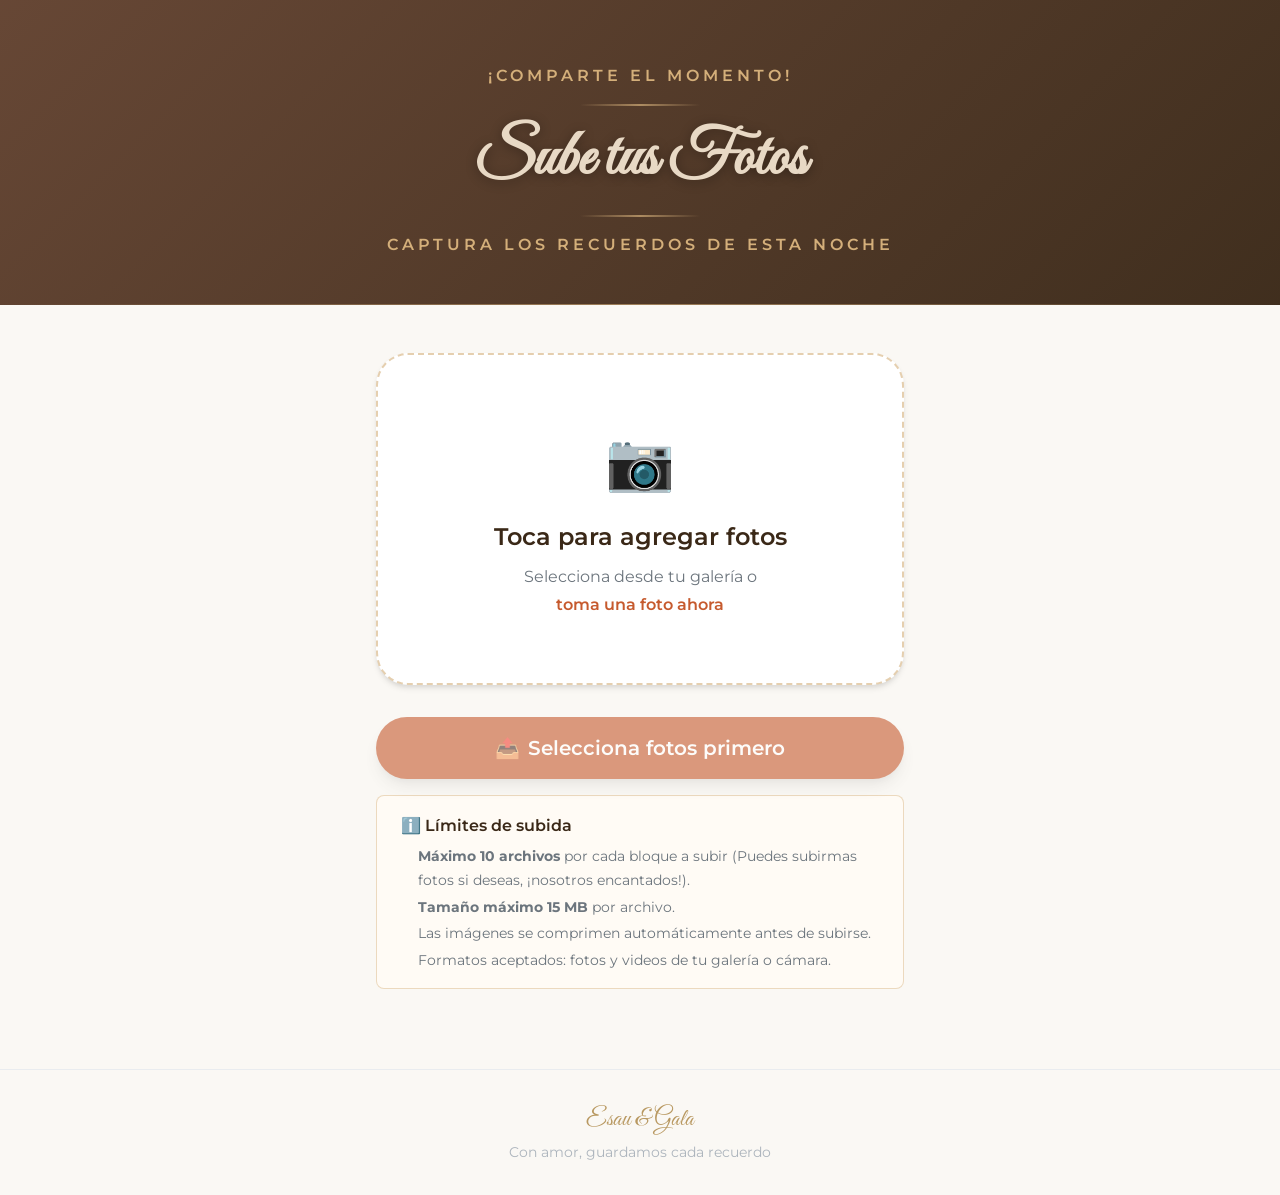
==== upload.html @ 8f3945f3 "Add files via upload" ====
<!DOCTYPE html>
<html lang="es">
<head>
    <meta charset="UTF-8">
    <meta name="viewport" content="width=device-width, initial-scale=1.0">
    <meta name="theme-color" content="#c65a2e">
    <meta name="description" content="Comparte tus fotos de la boda con los novios">
    <title>Comparte tus Fotos 📸</title>

    <!-- Google Fonts — mismo que el sitio principal -->
    <link rel="preconnect" href="https://fonts.googleapis.com">
    <link rel="preconnect" href="https://fonts.gstatic.com" crossorigin>
    <link href="https://fonts.googleapis.com/css2?family=Great+Vibes&family=Montserrat:wght@300;400;600;700&display=swap" rel="stylesheet">

    <!-- CSS principal del sitio (design system compartido) -->
    <link rel="stylesheet" href="Styles.css">

    <style>
        /* ── Estilos específicos de la página de subida ── */

        .upload-page {
            min-height: 100vh;
            display: flex;
            flex-direction: column;
            background-color: #faf8f4;
        }

        /* Hero compacto */
        .upload-hero {
            background: linear-gradient(
                135deg,
                rgba(90, 56, 37, 0.92) 0%,
                rgba(58, 40, 23, 0.97) 100%
            );
            padding: var(--spacing-3xl) var(--spacing-md) var(--spacing-2xl);
            text-align: center;
            position: relative;
            overflow: hidden;
        }

        .upload-hero::before {
            content: '';
            position: absolute;
            bottom: 0;
            left: 0;
            right: 0;
            height: 1px;
            background: linear-gradient(90deg, transparent, rgba(212,175,122,0.6), transparent);
        }

        .upload-hero__title {
            font-family: var(--font-family-display);
            font-size: var(--font-size-3xl);
            color: var(--color-accent-light);
            margin-bottom: var(--spacing-sm);
            text-shadow: 0 2px 12px rgba(0,0,0,0.3);
        }

        .upload-hero__subtitle {
            font-size: var(--font-size-sm);
            color: var(--color-accent);
            letter-spacing: 4px;
            text-transform: uppercase;
            font-weight: var(--font-weight-semibold);
        }

        .upload-hero__divider {
            width: 120px;
            height: 2px;
            background: linear-gradient(90deg, transparent, rgba(212,175,122,0.7), transparent);
            margin: var(--spacing-md) auto;
        }

        /* Sección principal de subida */
        .upload-section {
            flex: 1;
            padding: var(--spacing-2xl) var(--spacing-md);
            max-width: 560px;
            margin: 0 auto;
            width: 100%;
        }

        /* Zona de drop / selección */
        .upload-zone {
            border: 2px dashed rgba(212, 175, 122, 0.6);
            border-radius: var(--radius-2xl);
            background: #ffffff;
            padding: var(--spacing-3xl) var(--spacing-xl);
            text-align: center;
            cursor: pointer;
            transition: all var(--transition-base);
            box-shadow: var(--shadow-md);
            margin-bottom: var(--spacing-xl);
        }

        .upload-zone:hover,
        .upload-zone--active {
            border-color: var(--color-primary);
            background: rgba(198, 90, 46, 0.04);
            box-shadow: var(--shadow-xl);
            transform: translateY(-2px);
        }

        .upload-zone__icon {
            font-size: 3.5rem;
            display: block;
            margin-bottom: var(--spacing-md);
        }

        .upload-zone__title {
            font-size: var(--font-size-lg);
            font-weight: var(--font-weight-semibold);
            color: var(--color-secondary-dark);
            margin-bottom: var(--spacing-sm);
        }

        .upload-zone__hint {
            font-size: var(--font-size-sm);
            color: var(--color-gray-600);
            line-height: var(--line-height-relaxed);
        }

        .upload-zone__hint span {
            color: var(--color-primary);
            font-weight: var(--font-weight-semibold);
        }

        /* Input file oculto */
        #fileInput {
            display: none;
        }

        /* Preview grid */
        .preview-grid {
            display: grid;
            grid-template-columns: repeat(3, 1fr);
            gap: var(--spacing-sm);
            margin-bottom: var(--spacing-xl);
        }

        .preview-grid:empty {
            display: none;
        }

        .preview-item {
            position: relative;
            aspect-ratio: 1;
            border-radius: var(--radius-md);
            overflow: hidden;
            box-shadow: var(--shadow-sm);
            border: 2px solid rgba(212,175,122,0.3);
        }

        .preview-item img {
            width: 100%;
            height: 100%;
            object-fit: cover;
            display: block;
        }

        .preview-item__remove {
            position: absolute;
            top: 4px;
            right: 4px;
            width: 22px;
            height: 22px;
            border-radius: var(--radius-full);
            background: rgba(220, 53, 69, 0.9);
            color: white;
            font-size: 14px;
            line-height: 1;
            display: flex;
            align-items: center;
            justify-content: center;
            cursor: pointer;
            border: none;
            font-weight: bold;
            transition: all var(--transition-fast);
        }

        .preview-item__remove:hover {
            background: #dc3545;
            transform: scale(1.1);
        }

        .preview-item--uploading::after {
            content: '';
            position: absolute;
            inset: 0;
            background: rgba(255,255,255,0.6);
        }

        .preview-item--done::after {
            content: '✓';
            position: absolute;
            inset: 0;
            background: rgba(40, 167, 69, 0.7);
            color: white;
            font-size: 1.8rem;
            font-weight: bold;
            display: flex;
            align-items: center;
            justify-content: center;
        }

        .preview-item--error::after {
            content: '✕';
            position: absolute;
            inset: 0;
            background: rgba(220, 53, 69, 0.7);
            color: white;
            font-size: 1.8rem;
            font-weight: bold;
            display: flex;
            align-items: center;
            justify-content: center;
        }

        /* Contador de fotos seleccionadas */
        .upload-count {
            text-align: center;
            font-size: var(--font-size-sm);
            color: var(--color-secondary);
            margin-bottom: var(--spacing-md);
            font-weight: var(--font-weight-semibold);
        }

        .upload-count:empty { display: none; }

        /* Barra de progreso */
        .progress-container {
            display: none;
            margin-bottom: var(--spacing-xl);
        }

        .progress-container--visible {
            display: block;
        }

        .progress-label {
            display: flex;
            justify-content: space-between;
            font-size: var(--font-size-xs);
            color: var(--color-secondary);
            margin-bottom: var(--spacing-xs);
            font-weight: var(--font-weight-semibold);
        }

        .progress-bar-track {
            height: 8px;
            background: var(--color-gray-200);
            border-radius: var(--radius-full);
            overflow: hidden;
        }

        .progress-bar-fill {
            height: 100%;
            background: linear-gradient(90deg, var(--color-primary), var(--color-accent));
            border-radius: var(--radius-full);
            transition: width 0.4s ease;
            width: 0%;
        }

        /* Botón de subida — igual que .event-venue__link */
        .upload-btn {
            display: flex;
            align-items: center;
            justify-content: center;
            gap: var(--spacing-sm);
            width: 100%;
            padding: var(--spacing-md) var(--spacing-xl);
            background: var(--color-primary);
            color: var(--color-white);
            border-radius: var(--radius-full);
            font-weight: var(--font-weight-semibold);
            font-size: var(--font-size-md);
            border: none;
            cursor: pointer;
            transition: all var(--transition-base);
            box-shadow: var(--shadow-lg);
            font-family: var(--font-family-primary);
            margin-bottom: var(--spacing-md);
        }

        .upload-btn:hover:not(:disabled) {
            transform: translateY(-2px);
            box-shadow: var(--shadow-xl);
            background: var(--color-primary-dark);
        }

        .upload-btn:active:not(:disabled) {
            transform: translateY(0);
        }

        .upload-btn:disabled {
            opacity: 0.6;
            cursor: not-allowed;
        }

        .upload-btn--loading {
            background: var(--color-secondary);
        }

        /* Estado de éxito */
        .success-state {
            display: none;
            text-align: center;
            padding: var(--spacing-3xl) var(--spacing-xl);
            background: #ffffff;
            border-radius: var(--radius-2xl);
            border: 1px solid #e8d9c5;
            box-shadow: var(--shadow-xl);
        }

        .success-state--visible {
            display: block;
        }

        .success-state__heart {
            font-size: 4rem;
            display: block;
            margin-bottom: var(--spacing-lg);
            animation: heartbeat 1.5s ease-in-out infinite;
            filter: drop-shadow(0 4px 8px rgba(198, 90, 46, 0.3));
        }

        .success-state__title {
            font-family: var(--font-family-display);
            font-size: var(--font-size-2xl);
            color: var(--color-secondary-dark);
            margin-bottom: var(--spacing-md);
        }

        .success-state__text {
            font-size: var(--font-size-md);
            color: var(--color-secondary);
            line-height: var(--line-height-relaxed);
            margin-bottom: var(--spacing-xl);
        }

        .upload-again-btn {
            display: inline-flex;
            align-items: center;
            gap: var(--spacing-sm);
            padding: var(--spacing-sm) var(--spacing-xl);
            background: transparent;
            color: var(--color-primary);
            border: 2px solid var(--color-primary);
            border-radius: var(--radius-full);
            font-weight: var(--font-weight-semibold);
            font-size: var(--font-size-sm);
            cursor: pointer;
            transition: all var(--transition-base);
            font-family: var(--font-family-primary);
        }

        .upload-again-btn:hover {
            background: var(--color-primary);
            color: white;
        }

        /* Mensaje de error general */
        .error-msg {
            display: none;
            background: rgba(220, 53, 69, 0.1);
            border: 1px solid rgba(220, 53, 69, 0.3);
            border-radius: var(--radius-md);
            padding: var(--spacing-md);
            font-size: var(--font-size-sm);
            color: #dc3545;
            text-align: center;
            margin-bottom: var(--spacing-md);
        }

        .error-msg--visible { display: block; }

        /* Disclosure de límites */
        .upload-disclosure {
            background: #fffbf5;
            border: 1px solid rgba(212, 175, 122, 0.45);
            border-radius: var(--radius-md);
            padding: var(--spacing-md) var(--spacing-lg);
            margin-bottom: var(--spacing-xl);
            font-size: var(--font-size-xs);
            color: var(--color-gray-600);
            line-height: var(--line-height-relaxed);
        }

        .upload-disclosure__title {
            font-weight: var(--font-weight-semibold);
            color: var(--color-secondary-dark);
            display: flex;
            align-items: center;
            gap: var(--spacing-xs);
            margin-bottom: var(--spacing-xs);
            font-size: var(--font-size-sm);
        }

        .upload-disclosure ul {
            margin: 0;
            padding-left: 1.2em;
        }

        .upload-disclosure li {
            margin-bottom: 2px;
        }

        .upload-disclosure li:last-child {
            margin-bottom: 0;
        }

        /* Footer de la página */
        .upload-footer {
            text-align: center;
            padding: var(--spacing-xl) var(--spacing-md);
            font-size: var(--font-size-xs);
            color: var(--color-gray-500);
            border-top: 1px solid var(--color-gray-200);
        }

        .upload-footer__names {
            font-family: var(--font-family-display);
            font-size: var(--font-size-lg);
            color: var(--color-accent-dark);
            display: block;
            margin-bottom: var(--spacing-xs);
        }
    </style>
</head>
<body>
    <div class="upload-page">

        <!-- Hero compacto con nombres de los novios -->
        <header class="upload-hero">
            <p class="upload-hero__subtitle">¡Comparte el momento!</p>
            <div class="upload-hero__divider"></div>
            <h1 class="upload-hero__title">Sube tus Fotos</h1>
            <div class="upload-hero__divider"></div>
            <p class="upload-hero__subtitle">Captura los recuerdos de esta noche</p>
        </header>

        <!-- Sección de subida -->
        <main class="upload-section">

            <!-- Zona de selección de fotos -->
            <div class="upload-zone" id="uploadZone" role="button" tabindex="0" aria-label="Toca para seleccionar fotos">
                <span class="upload-zone__icon" aria-hidden="true">📷</span>
                <p class="upload-zone__title">Toca para agregar fotos</p>
                <p class="upload-zone__hint">
                    Selecciona desde tu galería o<br>
                    <span>toma una foto ahora</span>
                </p>
            </div>

            <!-- Input file oculto -->
            <input
                type="file"
                id="fileInput"
                accept="image/*"
                multiple
                aria-hidden="true"
            >

            <!-- Contador -->
            <p class="upload-count" id="uploadCount" aria-live="polite"></p>

            <!-- Preview grid -->
            <div class="preview-grid" id="previewGrid" aria-label="Vista previa de fotos seleccionadas"></div>

            <!-- Mensaje de error -->
            <div class="error-msg" id="errorMsg" role="alert"></div>

            <!-- Barra de progreso -->
            <div class="progress-container" id="progressContainer">
                <div class="progress-label">
                    <span id="progressText">Subiendo fotos...</span>
                    <span id="progressPercent">0%</span>
                </div>
                <div class="progress-bar-track">
                    <div class="progress-bar-fill" id="progressBarFill"></div>
                </div>
            </div>

            <!-- Botón de subir -->
            <button class="upload-btn" id="uploadBtn" disabled aria-label="Compartir fotos seleccionadas">
                <span>📤</span>
                <span id="uploadBtnText">Selecciona fotos primero</span>
            </button>

            <!-- Disclosure de límites -->
            <div class="upload-disclosure" role="note" aria-label="Información sobre los límites de subida">
                <p class="upload-disclosure__title">ℹ️ Límites de subida</p>
                <ul>
                    <li><strong>Máximo 10 archivos</strong> por cada bloque a subir (Puedes subirmas fotos si deseas, ¡nosotros encantados!).</li>
                    <li><strong>Tamaño máximo 15 MB</strong> por archivo.</li>
                    <li>Las imágenes se comprimen automáticamente antes de subirse.</li>
                    <li>Formatos aceptados: fotos y videos de tu galería o cámara.</li>
                </ul>
            </div>

            <!-- Estado de éxito (se muestra al terminar) -->
            <div class="success-state" id="successState" aria-live="assertive">
                <span class="success-state__heart" aria-hidden="true">❤️</span>
                <h2 class="success-state__title">¡Gracias!</h2>
                <p class="success-state__text" id="successText">
                    Tus fotos han sido guardadas.<br>
                    ¡Gracias por compartir este momento especial!
                </p>
                <button class="upload-again-btn" id="uploadAgainBtn" aria-label="Subir más fotos">
                    <span>➕</span> Subir más fotos
                </button>
            </div>

        </main>

        <!-- Footer -->
        <footer class="upload-footer">
            <span class="upload-footer__names">Esau &amp; Gala</span>
            Con amor, guardamos cada recuerdo
        </footer>

    </div>

    <script src="upload.js"></script>
</body>
</html>
---- Styles.css ----
/* ============================================================================
   WEDDING WEBSITE - PROFESSIONAL CSS ARCHITECTURE
   ============================================================================
   
   Author: Senior Developer
   Version: 2.0.0
   Architecture: BEM (Block Element Modifier)
   Approach: Mobile-First Responsive Design
   Performance: Optimized with will-change and GPU acceleration
   Accessibility: WCAG 2.1 AA Compliant
   
   Table of Contents:
   1. CSS Custom Properties (Design System)
   2. CSS Reset & Base Styles
   3. Utility Classes
   4. Layout Components
   5. UI Components
   6. Animations & Transitions
   7. Media Queries (Mobile-First)
   8. Print Styles
   
============================================================================ */

/* ============================================================================
   1. CSS CUSTOM PROPERTIES - DESIGN SYSTEM
   ============================================================================ */

:root {
    /* Color Palette - Rustic Wedding Theme */
    --color-primary: #c65a2e;
    --color-primary-light: #d4704a;
    --color-primary-dark: #a84a1e;
    --color-secondary: #5a3825;
    --color-secondary-light: #7a5035;
    --color-secondary-dark: #3a2817;
    --color-accent: #d4af7a;
    --color-accent-light: #e8d9c5;
    --color-accent-dark: #b89860;
    
    /* Neutral Colors */
    --color-white: #ffffff;
    --color-black: #000000;
    --color-gray-100: #f8f9fa;
    --color-gray-200: #e9ecef;
    --color-gray-300: #dee2e6;
    --color-gray-400: #ced4da;
    --color-gray-500: #adb5bd;
    --color-gray-600: #6c757d;
    --color-gray-700: #495057;
    --color-gray-800: #343a40;
    --color-gray-900: #212529;
    
    /* Semantic Colors */
    --color-success: #28a745;
    --color-error: #dc3545;
    --color-warning: #ffc107;
    --color-info: #17a2b8;
    
    /* Typography */
    --font-family-primary: 'Montserrat', -apple-system, BlinkMacSystemFont, 'Segoe UI', Roboto, 'Helvetica Neue', Arial, sans-serif;
    --font-family-display: 'Great Vibes', cursive;
    --font-family-monospace: 'Courier New', monospace;
    
    /* Font Sizes - Fluid Typography */
    --font-size-xs: clamp(0.75rem, 0.7rem + 0.25vw, 0.875rem);
    --font-size-sm: clamp(0.875rem, 0.8rem + 0.375vw, 1rem);
    --font-size-base: clamp(1rem, 0.9rem + 0.5vw, 1.125rem);
    --font-size-md: clamp(1.125rem, 1rem + 0.625vw, 1.25rem);
    --font-size-lg: clamp(1.25rem, 1.1rem + 0.75vw, 1.5rem);
    --font-size-xl: clamp(1.5rem, 1.3rem + 1vw, 2rem);
    --font-size-2xl: clamp(2rem, 1.7rem + 1.5vw, 3rem);
    --font-size-3xl: clamp(2.5rem, 2rem + 2.5vw, 4rem);
    --font-size-4xl: clamp(3rem, 2.5rem + 2.5vw, 5rem);
    
    /* Font Weights */
    --font-weight-light: 300;
    --font-weight-normal: 400;
    --font-weight-semibold: 600;
    --font-weight-bold: 700;
    
    /* Line Heights */
    --line-height-tight: 1.2;
    --line-height-normal: 1.5;
    --line-height-relaxed: 1.75;
    --line-height-loose: 2;
    
    /* Spacing Scale */
    --spacing-xs: 0.25rem;
    --spacing-sm: 0.5rem;
    --spacing-md: 1rem;
    --spacing-lg: 1.5rem;
    --spacing-xl: 2rem;
    --spacing-2xl: 3rem;
    --spacing-3xl: 4rem;
    --spacing-4xl: 6rem;
    --spacing-5xl: 8rem;
    
    /* Border Radius */
    --radius-sm: 0.25rem;
    --radius-md: 0.5rem;
    --radius-lg: 1rem;
    --radius-xl: 1.5rem;
    --radius-2xl: 2rem;
    --radius-full: 9999px;
    
    /* Shadows */
    --shadow-sm: 0 1px 2px 0 rgba(0, 0, 0, 0.05);
    --shadow-md: 0 4px 6px -1px rgba(0, 0, 0, 0.1), 0 2px 4px -1px rgba(0, 0, 0, 0.06);
    --shadow-lg: 0 10px 15px -3px rgba(0, 0, 0, 0.1), 0 4px 6px -2px rgba(0, 0, 0, 0.05);
    --shadow-xl: 0 20px 25px -5px rgba(0, 0, 0, 0.1), 0 10px 10px -5px rgba(0, 0, 0, 0.04);
    --shadow-2xl: 0 25px 50px -12px rgba(0, 0, 0, 0.25);
    
    /* Transitions */
    --transition-fast: 150ms cubic-bezier(0.4, 0, 0.2, 1);
    --transition-base: 300ms cubic-bezier(0.4, 0, 0.2, 1);
    --transition-slow: 500ms cubic-bezier(0.4, 0, 0.2, 1);
    --transition-bounce: 600ms cubic-bezier(0.68, -0.55, 0.265, 1.55);
    
    /* Z-Index Scale */
    --z-index-dropdown: 1000;
    --z-index-sticky: 1020;
    --z-index-fixed: 1030;
    --z-index-modal-backdrop: 1040;
    --z-index-modal: 1050;
    --z-index-popover: 1060;
    --z-index-tooltip: 1070;
    
    /* Breakpoints (for reference in JS) */
    --breakpoint-sm: 640px;
    --breakpoint-md: 768px;
    --breakpoint-lg: 1024px;
    --breakpoint-xl: 1280px;
    --breakpoint-2xl: 1536px;
    
    /* Container Max Widths */
    --container-sm: 640px;
    --container-md: 768px;
    --container-lg: 1024px;
    --container-xl: 1280px;
}

/* ============================================================================
   2. CSS RESET & BASE STYLES
   ============================================================================ */

/* Modern CSS Reset */
*,
*::before,
*::after {
    box-sizing: border-box;
    margin: 0;
    padding: 0;
}

/* Remove default margins and paddings */
html,
body,
div,
span,
applet,
object,
iframe,
h1,
h2,
h3,
h4,
h5,
h6,
p,
blockquote,
pre,
a,
abbr,
acronym,
address,
big,
cite,
code,
del,
dfn,
em,
img,
ins,
kbd,
q,
s,
samp,
small,
strike,
strong,
sub,
sup,
tt,
var,
b,
u,
i,
center,
dl,
dt,
dd,
ol,
ul,
li,
fieldset,
form,
label,
legend,
table,
caption,
tbody,
tfoot,
thead,
tr,
th,
td,
article,
aside,
canvas,
details,
embed,
figure,
figcaption,
footer,
header,
hgroup,
menu,
nav,
output,
ruby,
section,
summary,
time,
mark,
audio,
video {
    margin: 0;
    padding: 0;
    border: 0;
    font-size: 100%;
    font: inherit;
    vertical-align: baseline;
}

/* HTML5 display-role reset for older browsers */
article,
aside,
details,
figcaption,
figure,
footer,
header,
hgroup,
menu,
nav,
section {
    display: block;
}

/* Root element */
html {
    font-size: 16px;
    -webkit-font-smoothing: antialiased;
    -moz-osx-font-smoothing: grayscale;
    text-rendering: optimizeLegibility;
    scroll-behavior: smooth;
    height: 100%;
}

/* Body */
body {
    font-family: var(--font-family-primary);
    font-size: var(--font-size-base);
    font-weight: var(--font-weight-normal);
    line-height: var(--line-height-normal);
    color: var(--color-secondary);
    background-color: #faf8f4;
    min-height: 100vh;
    overflow-x: hidden;
    position: relative;
}

/* Lists */
ol,
ul {
    list-style: none;
}

/* Quotes */
blockquote,
q {
    quotes: none;
}

blockquote::before,
blockquote::after,
q::before,
q::after {
    content: '';
    content: none;
}

/* Tables */
table {
    border-collapse: collapse;
    border-spacing: 0;
}

/* Links */
a {
    color: inherit;
    text-decoration: none;
    background-color: transparent;
}

a:hover,
a:focus {
    text-decoration: underline;
}

/* Buttons */
button {
    font-family: inherit;
    font-size: 100%;
    line-height: inherit;
    color: inherit;
    background-color: transparent;
    border: none;
    cursor: pointer;
}

button:focus {
    outline: 2px solid var(--color-primary);
    outline-offset: 2px;
}

/* Images */
img,
picture,
video,
canvas,
svg {
    display: block;
    max-width: 100%;
    height: auto;
}

/* Form elements */
input,
button,
textarea,
select {
    font: inherit;
}

/* Remove default button styles */
button,
[type='button'],
[type='reset'],
[type='submit'] {
    -webkit-appearance: button;
}

/* Headings */
h1,
h2,
h3,
h4,
h5,
h6 {
    font-weight: var(--font-weight-bold);
    line-height: var(--line-height-tight);
    color: var(--color-secondary-dark);
}

/* Paragraphs */
p {
    margin-bottom: var(--spacing-md);
}

p:last-child {
    margin-bottom: 0;
}

/* Strong and bold */
strong,
b {
    font-weight: var(--font-weight-bold);
}

/* Emphasis and italic */
em,
i {
    font-style: italic;
}

/* ============================================================================
   3. UTILITY CLASSES
   ============================================================================ */

/* Screen Reader Only */
.sr-only {
    position: absolute;
    width: 1px;
    height: 1px;
    padding: 0;
    margin: -1px;
    overflow: hidden;
    clip: rect(0, 0, 0, 0);
    white-space: nowrap;
    border-width: 0;
}

/* Skip Link for Accessibility */
.skip-link {
    position: absolute;
    top: -40px;
    left: 0;
    background: var(--color-primary);
    color: var(--color-white);
    padding: var(--spacing-sm) var(--spacing-md);
    text-decoration: none;
    z-index: var(--z-index-tooltip);
    transition: top var(--transition-fast);
}

.skip-link:focus {
    top: 0;
    outline: 2px solid var(--color-white);
    outline-offset: 2px;
}

/* Focus Visible */
:focus-visible {
    outline: 2px solid var(--color-primary);
    outline-offset: 2px;
}

/* Reduced Motion */
@media (prefers-reduced-motion: reduce) {
    *,
    *::before,
    *::after {
        animation-duration: 0.01ms !important;
        animation-iteration-count: 1 !important;
        transition-duration: 0.01ms !important;
        scroll-behavior: auto !important;
    }
}

/* High Contrast Mode */
@media (prefers-contrast: high) {
    :root {
        --color-primary: #a84a1e;
        --color-secondary: #000000;
    }
}

/* Dark Mode Support */
@media (prefers-color-scheme: dark) {
    /* Dark mode styles can be added here if needed */
}

/* Container */
.container {
    width: 100%;
    margin-left: auto;
    margin-right: auto;
    padding-left: var(--spacing-md);
    padding-right: var(--spacing-md);
}

@media (min-width: 640px) {
    .container {
        max-width: var(--container-sm);
    }
}

@media (min-width: 768px) {
    .container {
        max-width: var(--container-md);
    }
}

@media (min-width: 1024px) {
    .container {
        max-width: var(--container-lg);
    }
}

@media (min-width: 1280px) {
    .container {
        max-width: var(--container-xl);
    }
}

/* ============================================================================
   4. LAYOUT COMPONENTS
   ============================================================================ */

/* Loading Screen */
.loading {
    position: fixed;
    top: 0;
    left: 0;
    width: 100%;
    height: 100%;
    background: linear-gradient(
        135deg,
        rgba(232, 217, 197, 0.98) 0%,
        rgba(212, 175, 122, 0.95) 100%
    );
    backdrop-filter: blur(20px);
    display: flex;
    justify-content: center;
    align-items: center;
    z-index: var(--z-index-modal);
    transition: opacity var(--transition-slow), visibility var(--transition-slow), transform var(--transition-slow);
}

.loading.hidden {
    opacity: 0;
    visibility: hidden;
    transform: scale(1.1);
}

.loading__content {
    text-align: center;
}

.loading__heart {
    font-size: clamp(3rem, 5vw, 4rem);
    animation: heartbeat 1.5s ease-in-out infinite;
    filter: drop-shadow(0 4px 8px rgba(198, 90, 46, 0.3));
}

@keyframes heartbeat {
    0%,
    100% {
        transform: scale(1);
    }
    25% {
        transform: scale(1.2);
    }
    50% {
        transform: scale(1);
    }
}

.loading__text {
    margin-top: var(--spacing-lg);
    font-size: var(--font-size-lg);
    color: var(--color-secondary);
    font-weight: var(--font-weight-semibold);
}

/* Music Player */
.music-player {
    position: fixed;
    bottom: var(--spacing-xl);
    right: var(--spacing-xl);
    z-index: var(--z-index-fixed);
}

.music-player__btn {
    width: 60px;
    height: 60px;
    border-radius: var(--radius-full);
    background: linear-gradient(
        135deg,
        rgba(198, 90, 46, 0.95) 0%,
        rgba(212, 175, 122, 0.95) 100%
    );
    backdrop-filter: blur(10px);
    color: var(--color-white);
    display: flex;
    align-items: center;
    justify-content: center;
    box-shadow: var(--shadow-xl);
    transition: all var(--transition-base);
    border: 2px solid rgba(255, 255, 255, 0.3);
}

.music-player__btn:hover {
    transform: scale(1.1);
    box-shadow: var(--shadow-2xl);
}

.music-player__btn:active {
    transform: scale(0.95);
}

.music-player__btn[aria-pressed='true'] {
    animation: pulse 2s ease-in-out infinite;
}

@keyframes pulse {
    0%,
    100% {
        box-shadow: 0 0 0 0 rgba(198, 90, 46, 0.7);
    }
    50% {
        box-shadow: 0 0 0 15px rgba(198, 90, 46, 0);
    }
}

.music-player__icon {
    font-size: var(--font-size-xl);
}

/* Hero Section */
.hero {
    min-height: 100vh;
    min-height: 100dvh;
    display: flex;
    flex-direction: column;
    align-items: center;
    justify-content: center;
    position: relative;
    padding: clamp(24px, 4vh, 48px) var(--spacing-md) clamp(120px, 16vh, 180px);
    text-align: center;
    overflow: hidden;
    background-image: url('../IMG/portada.jpg');
    background-size: cover;
    background-position: center;
    background-repeat: no-repeat;
}

.hero__overlay {
    position: absolute;
    top: 0;
    left: 0;
    right: 0;
    bottom: 0;
    background: radial-gradient(
        circle at center,
        rgba(232, 217, 197, 0.3) 0%,
        rgba(232, 217, 197, 0.6) 100%
    );
    z-index: 1;
    pointer-events: none;
}

.hero__content {
    position: relative;
    z-index: 2;
    max-width: 800px;
    width: min(100%, 800px);
    display: flex;
    flex-direction: column;
    align-items: center;
    gap: clamp(12px, 2vh, 24px);
}

.hero__decorative-line {
    width: clamp(150px, 40vw, 200px);
    height: 2px;
    background: linear-gradient(
        90deg,
        transparent 0%,
        rgba(212, 175, 122, 0.8) 50%,
        transparent 100%
    );
    margin: var(--spacing-lg) auto;
    filter: blur(0.5px);
}

.hero__title {
    font-family: var(--font-family-display);
    font-size: var(--font-size-4xl);
    font-weight: var(--font-weight-bold);
    color: var(--color-secondary-dark);
    margin: clamp(8px, 1.5vh, 18px) 0;
    text-shadow: 0 4px 20px rgba(0, 0, 0, 0.3);
    letter-spacing: 3px;
    display: flex;
    flex-wrap: wrap;
    align-items: center;
    justify-content: center;
    gap: var(--spacing-md);
}

.hero__name {
    display: inline-block;
}

.hero__ampersand {
    font-size: 0.8em;
    opacity: 0.9;
}

.hero__subtitle {
    font-size: var(--font-size-xl);
    font-weight: var(--font-weight-light);
    color: var(--color-secondary);
    margin: clamp(4px, 1.2vh, 12px) 0;
    letter-spacing: 6px;
    text-transform: uppercase;
    opacity: 0.95;
}

/* Hero Verse */
.hero__verse {
    max-width: 600px;
    margin: clamp(12px, 2vh, 24px) auto;
    padding: clamp(16px, 2.4vh, 24px) clamp(18px, 3vw, 32px);
    background: rgba(255, 255, 255, 0.1);
    backdrop-filter: blur(10px);
    border-radius: var(--radius-xl);
    border: 1px solid rgba(212, 175, 122, 0.2);
    box-shadow: var(--shadow-md);
}

.hero__verse-text {
    font-size: var(--font-size-md);
    font-style: italic;
    color: var(--color-secondary-dark);
    line-height: var(--line-height-relaxed);
    margin: 0 0 var(--spacing-sm) 0;
    text-align: center;
    font-weight: var(--font-weight-light);
}

.hero__verse-cite {
    display: block;
    font-size: var(--font-size-sm);
    color: var(--color-primary);
    text-align: center;
    font-style: normal;
    font-weight: var(--font-weight-semibold);
    margin-top: var(--spacing-sm);
}

/* Countdown */
.countdown-wrapper {
    position: relative;
    display: block;
    width: min(100%, 760px);
    margin: clamp(12px, 2.2vh, 28px) auto 0;
    padding: 28px 32px;
}

.countdown {
    font-size: var(--font-size-md);
    width: 100%;
    max-width: 100%;
    padding: clamp(16px, 2.8vh, 28px) clamp(14px, 2.5vw, 32px);
    background: rgba(255, 255, 255, 0.15);
    backdrop-filter: blur(20px);
    border-radius: var(--radius-2xl);
    border: 1px solid rgba(212, 175, 122, 0.3);
    display: block;
    box-shadow: var(--shadow-xl);
    position: relative;
    z-index: 1;
}

.countdown__flower {
    position: absolute;
    font-size: clamp(2rem, 4vw, 2.8rem);
    opacity: 0.8;
    filter: drop-shadow(0 3px 10px rgba(0, 0, 0, 0.25));
    z-index: 0;
}

.countdown__flower--top-left {
    top: -10px;
    left: -10px;
    animation: floatFlower 3s ease-in-out infinite;
    animation-delay: 0s;
}

.countdown__flower--top-right {
    top: -10px;
    right: -10px;
    animation: floatFlower 3.5s ease-in-out infinite;
    animation-delay: 0.5s;
}

.countdown__flower--bottom-left {
    bottom: -10px;
    left: -10px;
    animation: floatFlower 3.2s ease-in-out infinite;
    animation-delay: 1s;
}

.countdown__flower--bottom-right {
    bottom: -10px;
    right: -10px;
    animation: floatFlower 3.8s ease-in-out infinite;
    animation-delay: 1.5s;
}

.countdown__flower--left {
    top: 50%;
    left: -12px;
    transform: translateY(-50%);
    animation: floatFlowerSide 3.3s ease-in-out infinite;
    animation-delay: 0.8s;
}

.countdown__flower--right {
    top: 50%;
    right: -12px;
    transform: translateY(-50%);
    animation: floatFlowerSide 3.6s ease-in-out infinite;
    animation-delay: 1.2s;
}

@keyframes floatFlower {
    0%,
    100% {
        transform: translateY(0) rotate(0deg);
    }
    50% {
        transform: translateY(-10px) rotate(5deg);
    }
}

@keyframes floatFlowerSide {
    0%,
    100% {
        transform: translateY(-50%) translateX(0) rotate(0deg);
    }
    50% {
        transform: translateY(-50%) translateX(-5px) rotate(-5deg);
    }
}

/* Scroll Indicator */
.scroll-indicator {
    position: absolute;
    bottom: max(20px, env(safe-area-inset-bottom));
    left: 50%;
    transform: translateX(-50%);
    font-size: var(--font-size-2xl);
    color: var(--color-secondary);
    animation: bounce 2s ease-in-out infinite;
    cursor: pointer;
    background: none;
    border: none;
    padding: var(--spacing-sm);
    z-index: 2;
    opacity: 0.7;
    transition: opacity var(--transition-base);
}

.scroll-indicator:hover {
    opacity: 1;
}

@keyframes bounce {
    0%,
    20%,
    50%,
    80%,
    100% {
        transform: translateX(-50%) translateY(0);
    }
    40% {
        transform: translateX(-50%) translateY(-20px);
    }
    60% {
        transform: translateX(-50%) translateY(-10px);
    }
}

/* Continue in next part... */

/* Made with Bob */

/* ============================================================================
   5. UI COMPONENTS - SECTIONS
   ============================================================================ */

/* Section Base */
.section {
    padding: var(--spacing-4xl) var(--spacing-md);
    position: relative;
    opacity: 0;
    transform: translateY(50px) scale(0.95);
    transition: all 1s cubic-bezier(0.16, 1, 0.3, 1);
}

.section.animate-in {
    opacity: 1;
    transform: translateY(0) scale(1);
}

.section__container {
    max-width: var(--container-lg);
    margin: 0 auto;
    display: flex;
    flex-direction: column;
    align-items: center;
}

.section__title {
    font-family: var(--font-family-display);
    font-size: var(--font-size-3xl);
    font-weight: var(--font-weight-bold);
    color: var(--color-secondary-dark);
    text-align: center;
    margin-bottom: var(--spacing-lg);
    letter-spacing: 2px;
    width: 100%;
    position: relative;
}

.section__divider {
    width: 80px;
    height: 3px;
    background: linear-gradient(
        90deg,
        transparent 0%,
        var(--color-accent) 50%,
        transparent 100%
    );
    margin: 0 auto var(--spacing-2xl);
}

.section__subtitle {
    text-align: center;
    font-size: var(--font-size-lg);
    color: var(--color-secondary);
    margin-bottom: var(--spacing-2xl);
    font-weight: var(--font-weight-light);
}

.section__text {
    font-size: var(--font-size-md);
    line-height: var(--line-height-relaxed);
    color: var(--color-secondary-dark);
    text-align: center;
    max-width: 700px;
    margin: 0 auto var(--spacing-2xl);
}

/* Story Section */
.section--story {
    background: #ffffff;
    border-radius: var(--radius-2xl);
    border: 1px solid #e8d9c5;
    box-shadow: var(--shadow-md);
    margin: var(--spacing-2xl) var(--spacing-md);
}

.section__text--story {
    font-size: var(--font-size-lg);
    font-weight: var(--font-weight-normal);
    text-shadow: 0 1px 2px rgba(255, 255, 255, 0.5);
}

/* Gallery Section */
.section--gallery {
    background: #ffffff;
    border-radius: var(--radius-2xl);
    border: 1px solid #e8d9c5;
    box-shadow: var(--shadow-md);
    margin: var(--spacing-2xl) var(--spacing-md);
}

/* Carousel */
.carousel {
    position: relative;
    max-width: 980px;
    margin: 0 auto;
    padding: 0 var(--spacing-4xl);
}

.carousel__viewport {
    overflow: hidden;
    border-radius: var(--radius-2xl);
    box-shadow: var(--shadow-2xl);
    width: 100%;
    position: relative;
    background: rgba(255, 255, 255, 0.35);
}

.carousel__track {
    display: flex;
    transition: transform var(--transition-slow);
    will-change: transform;
}

.carousel__slide {
    min-width: 100%;
    max-width: 100%;
    flex-shrink: 0;
    display: flex;
    justify-content: center;
    align-items: center;
    padding: clamp(12px, 2vw, 24px);
}

.carousel__image {
    width: 100%;
    height: clamp(320px, 65vw, 720px);
    object-fit: contain;
    object-position: center;
    display: block;
    border-radius: calc(var(--radius-2xl) - 8px);
    background: linear-gradient(180deg, rgba(255,255,255,0.9), rgba(247, 238, 225, 0.92));
}

.carousel__image:hover {
    filter: brightness(1.05) contrast(1.05);
}

.carousel__btn {
    position: absolute;
    top: 50%;
    transform: translateY(-50%);
    width: 50px;
    height: 50px;
    border-radius: var(--radius-full);
    background: rgba(255, 255, 255, 0.9);
    backdrop-filter: blur(10px);
    color: var(--color-secondary);
    font-size: var(--font-size-2xl);
    display: flex;
    align-items: center;
    justify-content: center;
    box-shadow: var(--shadow-lg);
    transition: all var(--transition-base);
    z-index: 10;
    border: 2px solid rgba(212, 175, 122, 0.3);
    cursor: pointer;
    overflow: hidden;
}

.carousel__btn:hover {
    background: rgba(255, 255, 255, 1);
    transform: translateY(-50%) scale(1.1);
    box-shadow: var(--shadow-xl);
}

.carousel__btn:active {
    transform: translateY(-50%) scale(0.95);
}

.carousel__btn--prev {
    left: -60px;
}

.carousel__btn--next {
    right: -60px;
}

@media (max-width: 768px) {
    .carousel {
        max-width: 100%;
        padding: 0 var(--spacing-2xl);
    }
    
    .carousel__slide {
        padding: 12px;
    }
    
    .carousel__image {
        height: clamp(260px, 78vw, 520px);
    }
    
    .carousel__btn--prev {
        left: 10px;
    }
    
    .carousel__btn--next {
        right: 10px;
    }
}

.carousel__indicators {
    display: flex;
    justify-content: center;
    gap: var(--spacing-sm);
    margin-top: var(--spacing-xl);
}

.carousel__indicator {
    width: 12px;
    height: 12px;
    border-radius: var(--radius-full);
    background: rgba(90, 56, 37, 0.3);
    border: 2px solid transparent;
    transition: all var(--transition-base);
    padding: 0;
}

.carousel__indicator:hover {
    background: rgba(90, 56, 37, 0.5);
    transform: scale(1.2);
}

.carousel__indicator--active,
.carousel__indicator[aria-selected='true'] {
    background: var(--color-secondary);
    border-color: var(--color-accent);
    transform: scale(1.3);
}

/* Event Section */
.section--event {
    background: #ffffff;
    border-radius: var(--radius-2xl);
    border: 1px solid #e8d9c5;
    box-shadow: var(--shadow-md);
    margin: var(--spacing-4xl) var(--spacing-md);
}

.event-date {
    text-align: center;
    margin-bottom: var(--spacing-3xl);
}

.event-date__icon {
    width: clamp(60px, 10vw, 80px);
    height: auto;
    margin: 0 auto var(--spacing-md);
}

.event-date__text {
    font-family: var(--font-family-display);
    font-size: var(--font-size-2xl);
    color: var(--color-secondary-dark);
    font-weight: var(--font-weight-bold);
}

.event-venues {
    display: grid;
    grid-template-columns: 1fr;
    gap: var(--spacing-2xl);
    margin-bottom: var(--spacing-2xl);
}

@media (min-width: 768px) {
    .event-venues {
        grid-template-columns: repeat(2, 1fr);
    }
}

.event-venue {
    text-align: center;
    padding: var(--spacing-xl);
    background: #faf8f4;
    border-radius: var(--radius-xl);
    border: 1px solid #e8d9c5;
    transition: all var(--transition-base);
}

.event-venue:hover {
    transform: translateY(-5px);
    box-shadow: var(--shadow-xl);
    background: rgba(255, 255, 255, 0.7);
}

.event-venue__icon {
    width: clamp(80px, 15vw, 100px);
    height: auto;
    margin: 0 auto var(--spacing-md);
}

.event-venue__title {
    font-size: var(--font-size-xl);
    color: var(--color-secondary-dark);
    margin-bottom: var(--spacing-sm);
    font-weight: var(--font-weight-bold);
}

.event-venue__time {
    font-size: var(--font-size-lg);
    color: var(--color-primary);
    font-weight: var(--font-weight-semibold);
    margin-bottom: var(--spacing-sm);
}

.event-venue__name {
    font-size: var(--font-size-md);
    color: var(--color-secondary);
    margin-bottom: var(--spacing-lg);
}

.event-venue__link {
    display: inline-flex;
    align-items: center;
    gap: var(--spacing-sm);
    padding: var(--spacing-sm) var(--spacing-lg);
    background: var(--color-primary);
    color: var(--color-white);
    border-radius: var(--radius-full);
    font-weight: var(--font-weight-semibold);
    text-decoration: none;
    transition: all var(--transition-base);
    box-shadow: var(--shadow-md);
}

.event-venue__link:hover {
    transform: translateY(-2px);
    box-shadow: var(--shadow-lg);
    text-decoration: none;
}

.event-venue__link:active {
    transform: translateY(0);
}

.event-venue__link-icon {
    font-size: var(--font-size-lg);
}

.event-message {
    text-align: center;
    font-size: var(--font-size-lg);
    color: var(--color-secondary-dark);
    font-style: italic;
    max-width: 600px;
    margin: 0 auto;
    line-height: var(--line-height-relaxed);
}

/* Dress Code Section - Tarjeta individual */
.section--dress-code {
    background: #ffffff;
    border-radius: var(--radius-2xl);
    border: 1px solid #e8d9c5;
    box-shadow: var(--shadow-md);
    margin: var(--spacing-4xl) var(--spacing-md);
}

/* Gifts Section - Tarjeta individual */
.section--gifts {
    background: #ffffff;
    border-radius: var(--radius-2xl);
    border: 1px solid #e8d9c5;
    box-shadow: var(--shadow-md);
    margin: var(--spacing-4xl) var(--spacing-md);
}

.gifts {
    display: grid;
    grid-template-columns: 1fr;
    gap: var(--spacing-xl);
    max-width: 800px;
    margin: 0 auto;
}

@media (min-width: 768px) {
    .gifts {
        grid-template-columns: repeat(2, 1fr);
    }
}

.gift-card {
    padding: var(--spacing-2xl);
    background: #faf8f4;
    border-radius: var(--radius-xl);
    border: 1px solid #e8d9c5;
    text-align: center;
    transition: all var(--transition-base);
    box-shadow: var(--shadow-sm);
}

.gift-card:hover {
    transform: translateY(-10px) scale(1.02);
    box-shadow: var(--shadow-xl);
    background: rgba(255, 255, 255, 0.8);
}

.gift-card__icon {
    font-size: clamp(3rem, 8vw, 4rem);
    display: block;
    margin-bottom: var(--spacing-lg);
}

.gift-card__title {
    font-size: var(--font-size-xl);
    color: var(--color-secondary-dark);
    margin-bottom: var(--spacing-md);
    font-weight: var(--font-weight-bold);
}

.gift-card__text {
    font-size: var(--font-size-md);
    color: var(--color-secondary);
    line-height: var(--line-height-relaxed);
}

/* Footer */
.footer {
    background: linear-gradient(
        135deg,
        rgba(90, 56, 37, 0.95) 0%,
        rgba(58, 40, 23, 0.98) 100%
    );
    backdrop-filter: blur(10px);
    color: var(--color-accent);
    text-align: center;
    padding: var(--spacing-4xl) var(--spacing-md);
    position: relative;
    overflow: hidden;
}

.footer::before {
    content: '';
    position: absolute;
    top: 0;
    left: 0;
    right: 0;
    height: 1px;
    background: linear-gradient(
        90deg,
        transparent 0%,
        rgba(212, 175, 122, 0.5) 50%,
        transparent 100%
    );
}

.footer__content {
    max-width: 600px;
    margin: 0 auto;
}

.footer__names {
    font-family: var(--font-family-display);
    font-size: var(--font-size-3xl);
    color: var(--color-accent-light);
    margin-bottom: var(--spacing-md);
    font-weight: var(--font-weight-bold);
    display: flex;
    align-items: center;
    justify-content: center;
    gap: var(--spacing-md);
    flex-wrap: wrap;
}

.footer__name {
    background: linear-gradient(
        45deg,
        var(--color-accent-light) 0%,
        var(--color-accent) 50%,
        var(--color-accent-light) 100%
    );
    background-size: 200% auto;
    -webkit-background-clip: text;
    -webkit-text-fill-color: transparent;
    background-clip: text;
    animation: textShine 5s ease-in-out infinite;
}

.footer__ampersand {
    color: var(--color-accent);
    opacity: 1;
    -webkit-text-fill-color: var(--color-accent);
    font-size: 0.8em;
}

.footer__date {
    font-size: var(--font-size-lg);
    color: var(--color-accent);
    margin-bottom: var(--spacing-xl);
    font-weight: var(--font-weight-semibold);
}

.footer__quote {
    font-size: var(--font-size-md);
    font-style: italic;
    color: var(--color-accent-light);
    line-height: var(--line-height-relaxed);
    border-top: 1px solid rgba(212, 175, 122, 0.3);
    padding-top: var(--spacing-xl);
}

.footer__quote cite {
    display: block;
    margin-top: var(--spacing-sm);
    font-size: var(--font-size-sm);
    font-style: normal;
    opacity: 0.8;
}

/* ============================================================================
   6. ANIMATIONS & TRANSITIONS
   ============================================================================ */

/* Ripple Effect */
.ripple {
    position: absolute;
    border-radius: var(--radius-full);
    background: rgba(255, 255, 255, 0.6);
    transform: scale(0);
    animation: ripple-animation 0.6s ease-out;
    pointer-events: none;
}

@keyframes ripple-animation {
    to {
        transform: scale(4);
        opacity: 0;
    }
}

/* Fade In Animations */
@keyframes fadeIn {
    from {
        opacity: 0;
        transform: translateY(20px);
    }
    to {
        opacity: 1;
        transform: translateY(0);
    }
}

@keyframes fadeInScale {
    from {
        opacity: 0;
        transform: scale(0.9);
    }
    to {
        opacity: 1;
        transform: scale(1);
    }
}

/* Slide Animations */
@keyframes slideInLeft {
    from {
        opacity: 0;
        transform: translateX(-50px);
    }
    to {
        opacity: 1;
        transform: translateX(0);
    }
}

@keyframes slideInRight {
    from {
        opacity: 0;
        transform: translateX(50px);
    }
    to {
        opacity: 1;
        transform: translateX(0);
    }
}

/* Flip Animation */
@keyframes flipIn {
    0% {
        transform: perspective(400px) rotateX(90deg);
        opacity: 0;
    }
    40% {
        transform: perspective(400px) rotateX(-10deg);
    }
    70% {
        transform: perspective(400px) rotateX(10deg);
    }
    100% {
        transform: perspective(400px) rotateX(0deg);
        opacity: 1;
    }
}

/* ============================================================================
   7. RESPONSIVE DESIGN - MEDIA QUERIES (Mobile-First)
   ============================================================================ */

/* Small devices (landscape phones, 640px and up) */
@media (min-width: 640px) {
    .hero__title {
        font-size: var(--font-size-4xl);
    }
    
    .section {
        padding: var(--spacing-5xl) var(--spacing-lg);
    }
    
    .carousel {
        padding: 0 var(--spacing-4xl);
    }
}

/* Medium devices (tablets, 768px and up) */
@media (min-width: 768px) {
    .music-player {
        bottom: var(--spacing-2xl);
        right: var(--spacing-2xl);
    }
    
    .scroll-top {
        bottom: var(--spacing-2xl);
        left: var(--spacing-2xl);
    }
    
    .hero {
        padding: clamp(32px, 5vh, 72px) var(--spacing-lg) clamp(130px, 18vh, 200px);
    }
    
    .section__title {
        font-size: var(--font-size-4xl);
    }
}

/* Large devices (desktops, 1024px and up) */
@media (min-width: 1024px) {
    .section {
        margin: var(--spacing-3xl) auto;
        max-width: 1200px;
    }
    
    .section--story,
    .section--gallery,
    .section--event,
    .section--gifts {
        margin: var(--spacing-3xl) auto;
    }
}

/* Extra large devices (large desktops, 1280px and up) */
@media (min-width: 1280px) {
    .container {
        padding-left: var(--spacing-xl);
        padding-right: var(--spacing-xl);
    }
}

/* ============================================================================
   8. PRINT STYLES
   ============================================================================ */

@media print {
    *,
    *::before,
    *::after {
        background: transparent !important;
        color: #000 !important;
        box-shadow: none !important;
        text-shadow: none !important;
    }
    
    a,
    a:visited {
        text-decoration: underline;
    }
    
    a[href]::after {
        content: ' (' attr(href) ')';
    }
    
    abbr[title]::after {
        content: ' (' attr(title) ')';
    }
    
    img {
        page-break-inside: avoid;
    }
    
    p,
    h2,
    h3 {
        orphans: 3;
        widows: 3;
    }
    
    h2,
    h3 {
        page-break-after: avoid;
    }
    
    .loading,
    .music-player,
    .scroll-top,
    .progress-bar,
    .scroll-indicator,
    .carousel__btn,
    .carousel__indicators {
        display: none !important;
    }
}

/* ============================================================================
   END OF STYLESHEET
   ============================================================================ */

/* Countdown Grid Styles */
.countdown__grid {
    display: flex;
    align-items: center;
    justify-content: center;
    gap: var(--spacing-sm);
    flex-wrap: wrap;
}

.countdown__item {
    display: flex;
    flex-direction: column;
    align-items: center;
    gap: var(--spacing-xs);
}

.countdown__number {
    font-size: clamp(2rem, 5vw, 3rem);
    font-weight: var(--font-weight-bold);
    color: var(--color-secondary-dark);
    line-height: 1;
    min-width: 60px;
    text-align: center;
}

.countdown__label {
    font-size: var(--font-size-sm);
    color: var(--color-secondary);
    text-transform: uppercase;
    letter-spacing: 1px;
    font-weight: var(--font-weight-semibold);
}

.countdown__separator {
    font-size: clamp(2rem, 5vw, 3rem);
    font-weight: var(--font-weight-bold);
    color: var(--color-accent);
    line-height: 1;
    margin: 0 var(--spacing-xs);
}

.countdown__message {
    font-size: var(--font-size-xl);
    color: var(--color-primary);
    font-weight: var(--font-weight-bold);
    text-align: center;
    padding: var(--spacing-lg);
}

@media (max-width: 640px) {
    .hero {
        justify-content: flex-start;
        padding-top: clamp(24px, 5vh, 40px);
        padding-bottom: 140px;
    }

    .hero__title {
        font-size: clamp(3.2rem, 14vw, 5rem);
        letter-spacing: 1px;
        gap: 8px;
    }

    .hero__subtitle {
        font-size: clamp(1.1rem, 6vw, 1.8rem);
        letter-spacing: 4px;
    }

    .hero__verse {
        width: 100%;
    }

    .hero__verse-text {
        font-size: clamp(1.1rem, 4.8vw, 1.4rem);
    }

    .countdown-wrapper {
        width: 100%;
        padding: 18px 12px;
    }

    .countdown {
        border-radius: 24px;
    }

    .countdown__separator {
        display: none;
    }
    
    .countdown__grid {
        gap: var(--spacing-md);
    }

    .countdown__number {
        font-size: clamp(1.8rem, 9vw, 2.7rem);
        min-width: 52px;
    }

    .countdown__label {
        font-size: 0.75rem;
    }

    .countdown__flower {
        font-size: 1.7rem;
    }

    .scroll-indicator {
        bottom: 16px;
    }
}

/* Gift Card Link */
.gift-card__link {
    display: inline-block;
    margin-top: var(--spacing-lg);
    padding: var(--spacing-sm) var(--spacing-xl);
    background: var(--color-primary);
    color: var(--color-white);
    border-radius: var(--radius-full);
    font-weight: var(--font-weight-semibold);
    text-decoration: none;
    transition: all var(--transition-base);
    box-shadow: var(--shadow-sm);
    font-size: var(--font-size-sm);
}

.gift-card__link:hover {
    transform: translateY(-2px);
    box-shadow: var(--shadow-md);
    text-decoration: none;
    background: var(--color-primary-dark);
}

.gift-card__link:active {
    transform: translateY(0);
}

/* ============================================================================
   ADVANCED ANIMATIONS & DECORATIONS
   ============================================================================ */

/* Floating Animation for Decorative Elements */
@keyframes float {
    0%, 100% {
        transform: translateY(0px) rotate(0deg);
    }
    50% {
        transform: translateY(-20px) rotate(5deg);
    }
}

@keyframes floatReverse {
    0%, 100% {
        transform: translateY(0px) rotate(0deg);
    }
    50% {
        transform: translateY(-15px) rotate(-5deg);
    }
}

/* Shimmer Effect */
@keyframes shimmer {
    0% {
        background-position: -1000px 0;
    }
    100% {
        background-position: 1000px 0;
    }
}

/* Glow Pulse */
@keyframes glowPulse {
    0%, 100% {
        box-shadow: 0 0 20px rgba(212, 175, 122, 0.3),
                    0 0 40px rgba(212, 175, 122, 0.2),
                    0 0 60px rgba(212, 175, 122, 0.1);
    }
    50% {
        box-shadow: 0 0 30px rgba(212, 175, 122, 0.5),
                    0 0 60px rgba(212, 175, 122, 0.3),
                    0 0 90px rgba(212, 175, 122, 0.2);
    }
}

/* Scale Pulse */
@keyframes scalePulse {
    0%, 100% {
        transform: scale(1);
    }
    50% {
        transform: scale(1.05);
    }
}

/* Rotate Slow */
@keyframes rotateSlow {
    from {
        transform: rotate(0deg);
    }
    to {
        transform: rotate(360deg);
    }
}

/* Slide In Animations */
@keyframes slideInFromLeft {
    from {
        opacity: 0;
        transform: translateX(-100px);
    }
    to {
        opacity: 1;
        transform: translateX(0);
    }
}

@keyframes slideInFromRight {
    from {
        opacity: 0;
        transform: translateX(100px);
    }
    to {
        opacity: 1;
        transform: translateX(0);
    }
}

@keyframes slideInFromBottom {
    from {
        opacity: 0;
        transform: translateY(100px);
    }
    to {
        opacity: 1;
        transform: translateY(0);
    }
}

/* Enhanced Section Titles */
.section__title {
    position: relative;
    display: inline-block;
}

/* Countdown with Glow */
.countdown {
    animation: glowPulse 4s ease-in-out infinite;
}

/* Shimmer Effect on Hover — simplified, no pseudo-element */
.gift-card,
.event-venue {
    position: relative;
    overflow: hidden;
}

/* Enhanced Hero Decorative Line */
.hero__decorative-line {
    position: relative;
    overflow: hidden;
}

.hero__decorative-line::after {
    content: '';
    position: absolute;
    top: 0;
    left: -100%;
    width: 100%;
    height: 100%;
    background: linear-gradient(
        90deg,
        transparent 0%,
        rgba(255, 255, 255, 0.5) 50%,
        transparent 100%
    );
    animation: shimmer 4s ease-in-out infinite;
}

/* Staggered Animation for Cards */
.gift-card:nth-child(1) {
    animation: slideInFromBottom 0.8s ease-out 0.2s both;
}

.gift-card:nth-child(2) {
    animation: slideInFromBottom 0.8s ease-out 0.4s both;
}

.event-venue:nth-child(1) {
    animation: slideInFromLeft 0.8s ease-out 0.3s both;
}

.event-venue:nth-child(2) {
    animation: slideInFromRight 0.8s ease-out 0.3s both;
}

/* Enhanced Carousel Buttons */
.carousel__btn::before {
    content: '';
    position: absolute;
    top: 50%;
    left: 50%;
    width: 0;
    height: 0;
    border-radius: 50%;
    background: rgba(212, 175, 122, 0.3);
    transform: translate(-50%, -50%);
    transition: width 0.6s ease, height 0.6s ease;
}

.carousel__btn:hover::before {
    width: 200%;
    height: 200%;
}

/* Scroll Indicator Enhanced */
.scroll-indicator {
    position: relative;
}

.scroll-indicator::before {
    content: '';
    position: absolute;
    bottom: -10px;
    left: 50%;
    transform: translateX(-50%);
    width: 2px;
    height: 30px;
    background: linear-gradient(
        to bottom,
        var(--color-secondary) 0%,
        transparent 100%
    );
    animation: scrollLine 2s ease-in-out infinite;
}

@keyframes scrollLine {
    0%, 100% {
        opacity: 0;
        transform: translateX(-50%) translateY(0);
    }
    50% {
        opacity: 1;
        transform: translateX(-50%) translateY(10px);
    }
}

/* Enhanced Music Player Button */
.music-player__btn {
    position: relative;
}

.music-player__btn::after {
    content: '';
    position: absolute;
    top: 50%;
    left: 50%;
    width: 100%;
    height: 100%;
    border: 2px solid rgba(212, 175, 122, 0.5);
    border-radius: 50%;
    transform: translate(-50%, -50%);
    animation: rippleOut 2s ease-out infinite;
}

@keyframes rippleOut {
    0% {
        width: 100%;
        height: 100%;
        opacity: 1;
    }
    100% {
        width: 150%;
        height: 150%;
        opacity: 0;
    }
}

/* Text Gradient Animation */
.hero__title {
    color: var(--color-secondary-dark);
}

.hero__name {
    background: linear-gradient(
        45deg,
        var(--color-secondary-dark) 0%,
        var(--color-primary) 50%,
        var(--color-secondary-dark) 100%
    );
    background-size: 200% auto;
    -webkit-background-clip: text;
    -webkit-text-fill-color: transparent;
    background-clip: text;
    animation: textShine 5s ease-in-out infinite;
}

.hero__ampersand {
    color: var(--color-primary);
    opacity: 1;
    -webkit-text-fill-color: var(--color-primary);
}

@keyframes textShine {
    0%, 100% {
        background-position: 0% center;
    }
    50% {
        background-position: 100% center;
    }
}
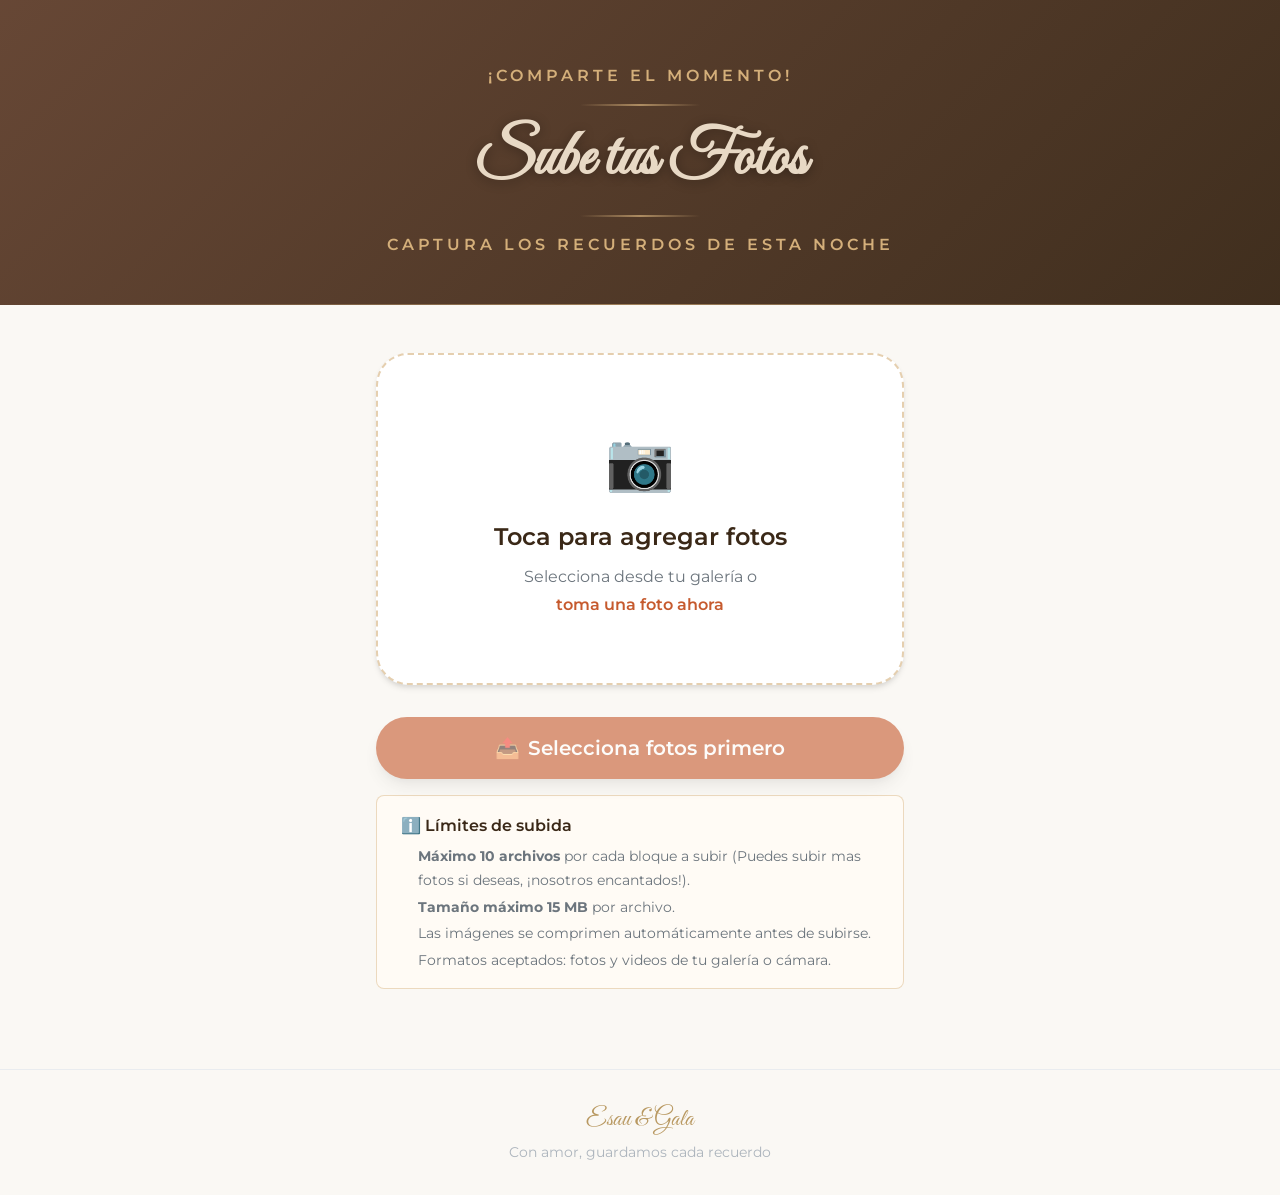
==== commit 323a2651: "Fix typo in upload file limits message" ====
--- a/upload.html
+++ b/upload.html
@@ -491,7 +491,7 @@
             <div class="upload-disclosure" role="note" aria-label="Información sobre los límites de subida">
                 <p class="upload-disclosure__title">ℹ️ Límites de subida</p>
                 <ul>
-                    <li><strong>Máximo 10 archivos</strong> por cada bloque a subir (Puedes subirmas fotos si deseas, ¡nosotros encantados!).</li>
+                    <li><strong>Máximo 10 archivos</strong> por cada bloque a subir (Puedes subir mas fotos si deseas, ¡nosotros encantados!).</li>
                     <li><strong>Tamaño máximo 15 MB</strong> por archivo.</li>
                     <li>Las imágenes se comprimen automáticamente antes de subirse.</li>
                     <li>Formatos aceptados: fotos y videos de tu galería o cámara.</li>
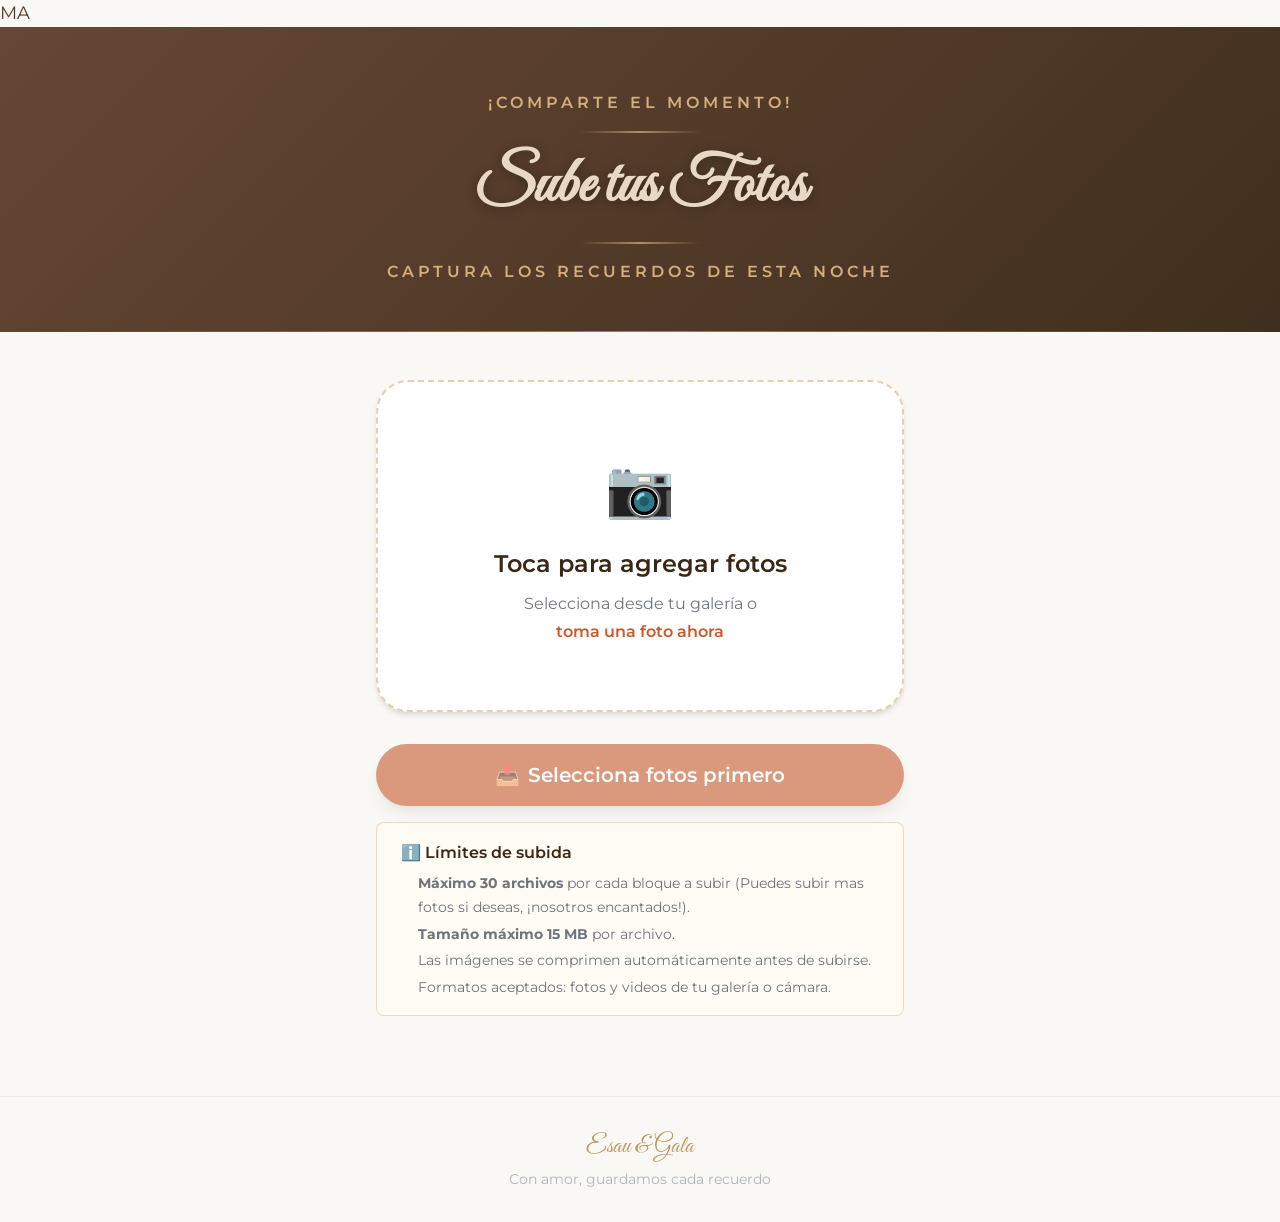
==== commit 44381970: "Update file upload limits from 10 to 30 files" ====
--- a/upload.html
+++ b/upload.html
@@ -1,4 +1,4 @@
-<!DOCTYPE html>
+MA<!DOCTYPE html>
 <html lang="es">
 <head>
     <meta charset="UTF-8">
@@ -491,7 +491,7 @@
             <div class="upload-disclosure" role="note" aria-label="Información sobre los límites de subida">
                 <p class="upload-disclosure__title">ℹ️ Límites de subida</p>
                 <ul>
-                    <li><strong>Máximo 10 archivos</strong> por cada bloque a subir (Puedes subir mas fotos si deseas, ¡nosotros encantados!).</li>
+                    <li><strong>Máximo 30 archivos</strong> por cada bloque a subir (Puedes subir mas fotos si deseas, ¡nosotros encantados!).</li>
                     <li><strong>Tamaño máximo 15 MB</strong> por archivo.</li>
                     <li>Las imágenes se comprimen automáticamente antes de subirse.</li>
                     <li>Formatos aceptados: fotos y videos de tu galería o cámara.</li>
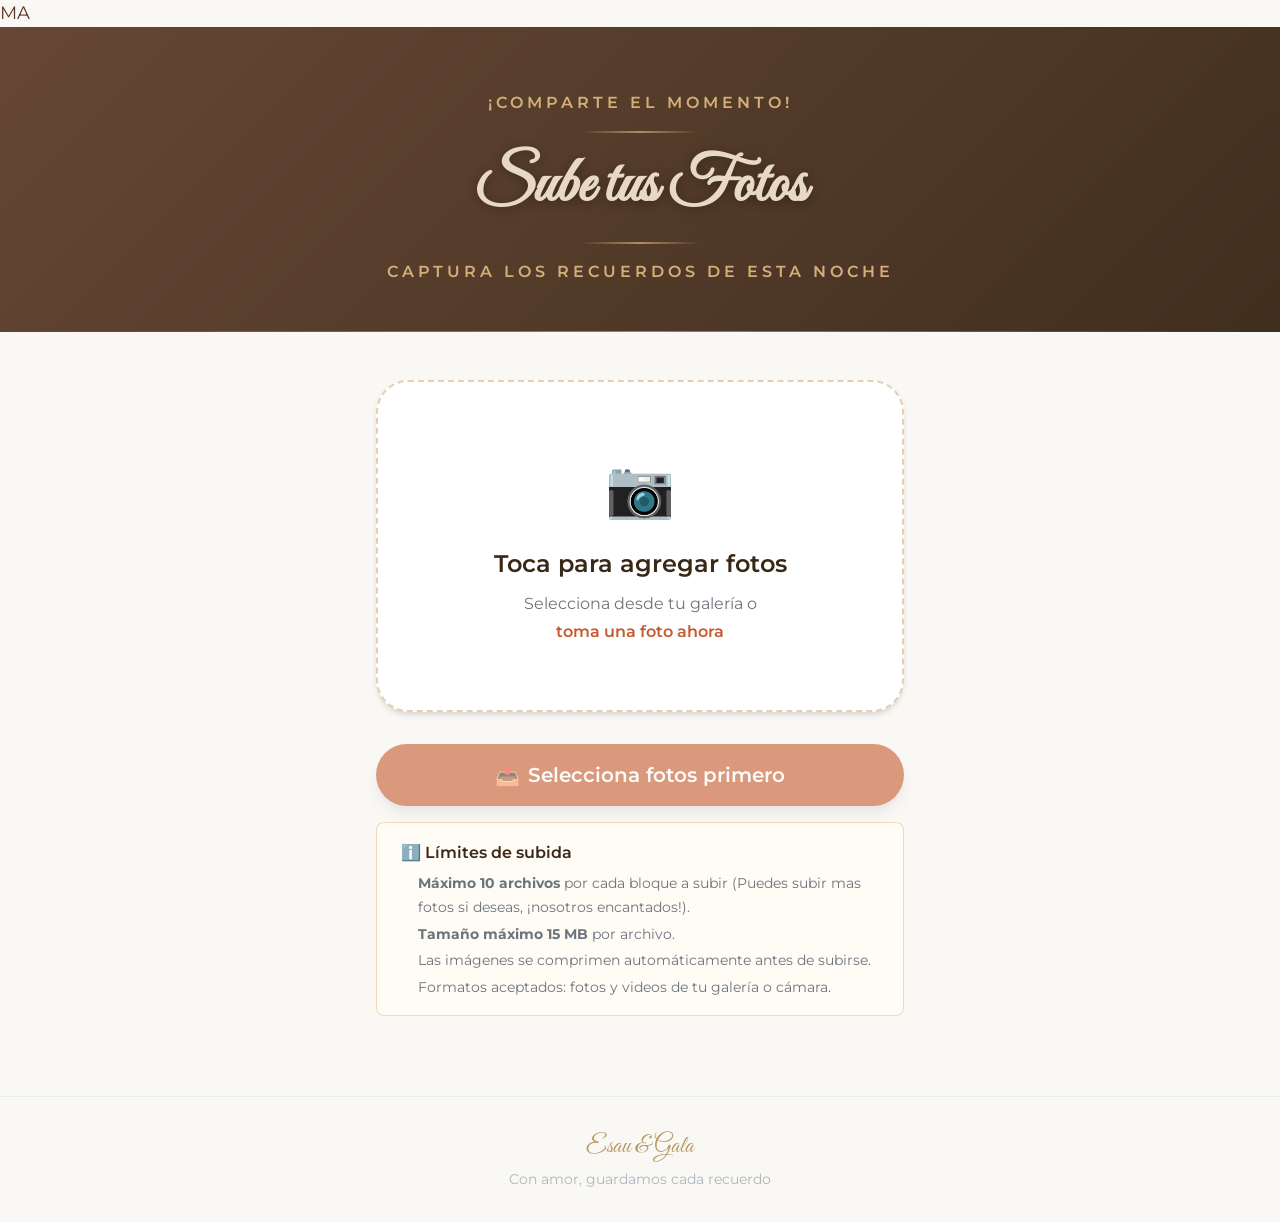
==== commit bf61015b: "Update upload limit from 30 to 10 files" ====
--- a/upload.html
+++ b/upload.html
@@ -491,7 +491,7 @@
             <div class="upload-disclosure" role="note" aria-label="Información sobre los límites de subida">
                 <p class="upload-disclosure__title">ℹ️ Límites de subida</p>
                 <ul>
-                    <li><strong>Máximo 30 archivos</strong> por cada bloque a subir (Puedes subir mas fotos si deseas, ¡nosotros encantados!).</li>
+                    <li><strong>Máximo 10 archivos</strong> por cada bloque a subir (Puedes subir mas fotos si deseas, ¡nosotros encantados!).</li>
                     <li><strong>Tamaño máximo 15 MB</strong> por archivo.</li>
                     <li>Las imágenes se comprimen automáticamente antes de subirse.</li>
                     <li>Formatos aceptados: fotos y videos de tu galería o cámara.</li>
